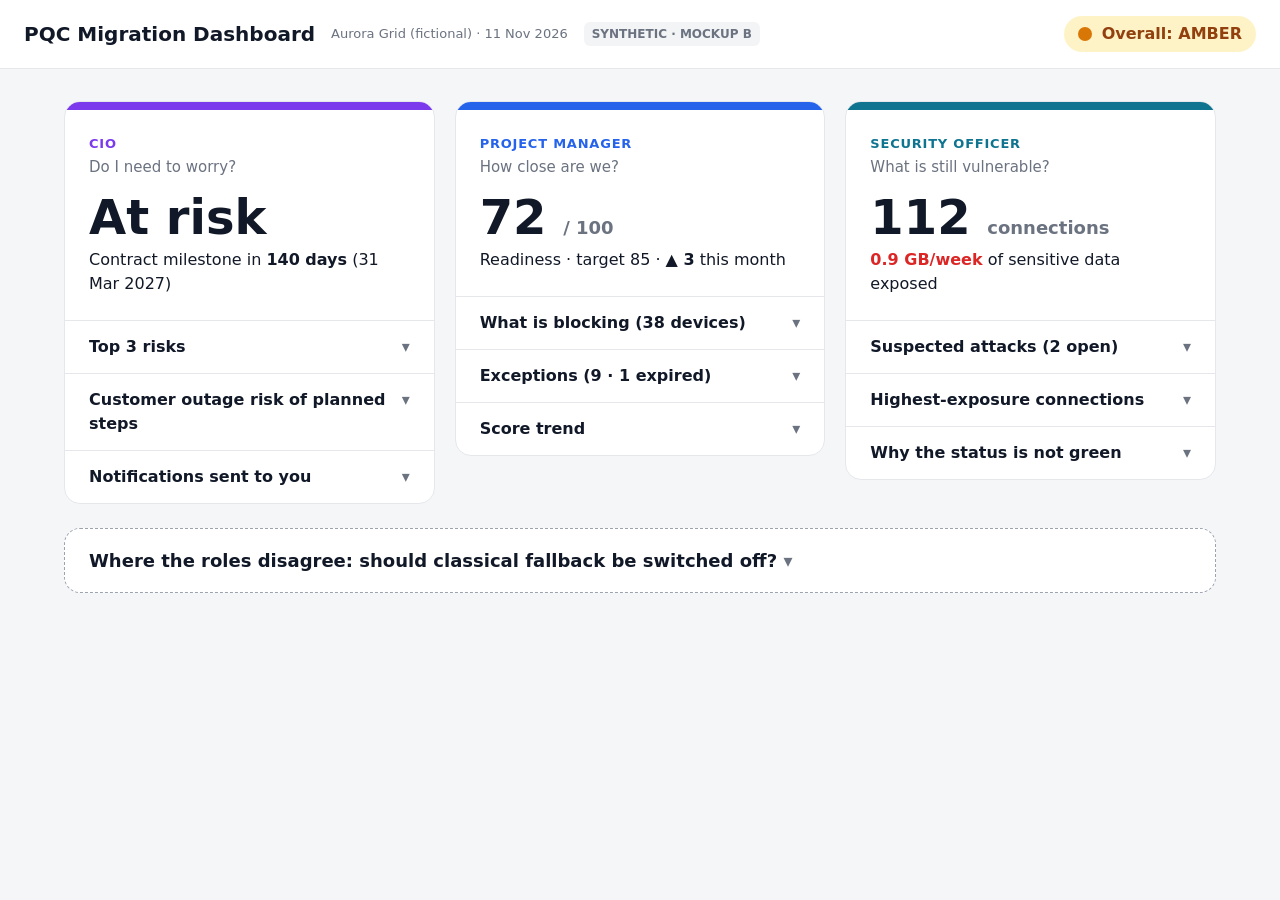
==== mockups/version-b-three-lanes.html @ f94e646b "add mockups and conversations" ====
<!doctype html>
<html lang="en">
<head>
<meta charset="utf-8">
<meta name="viewport" content="width=device-width, initial-scale=1">
<title>PQC Dashboard – Version B: Three Lanes</title>
<!--
  MOCKUP – Version B "Three Lanes" (clean, progressive disclosure)
    First screen: one column per role, each showing ONE big answer.
    Click a dropdown in a column to reveal more; dropdowns inside reveal even more.
    The fallback trade-off (where the roles disagree) is one dropdown under all lanes.
  All data is SYNTHETIC. Roles are used instead of names.
-->
<style>
  :root {
    --cio: #7c3aed; --pm: #2563eb; --sec: #0e7490;
    --red: #dc2626; --amber: #d97706; --green: #16a34a;
    --ink: #111827; --muted: #6b7280; --line: #e5e7eb; --bg: #f5f6f8;
  }
  * { box-sizing: border-box; }
  body { margin: 0; font: 16px/1.5 system-ui, -apple-system, "Segoe UI", Roboto, sans-serif; color: var(--ink); background: var(--bg); }
  header { display: flex; flex-wrap: wrap; align-items: center; gap: 16px; padding: 16px 24px; background: #fff; border-bottom: 1px solid var(--line); }
  header h1 { font-size: 20px; margin: 0; }
  header .meta { color: var(--muted); font-size: 13px; }
  .status { display: flex; align-items: center; gap: 10px; margin-left: auto; font-weight: 700; color: #92400e; background: #fef3c7; padding: 6px 14px; border-radius: 999px; }
  .status .dot { width: 14px; height: 14px; border-radius: 50%; background: var(--amber); }
  .synthetic { background: #f3f4f6; color: var(--muted); font-size: 12px; font-weight: 700; padding: 3px 8px; border-radius: 6px; }
  main { max-width: 1200px; margin: 0 auto; padding: 32px 24px 64px; }
  .muted { color: var(--muted); }
  .pill { font-size: 13px; font-weight: 700; padding: 2px 10px; border-radius: 999px; white-space: nowrap; }
  .pill.red { background: #fee2e2; color: var(--red); } .pill.amber { background: #fef3c7; color: #92400e; } .pill.green { background: #dcfce7; color: #166534; }

  .lanes { display: grid; grid-template-columns: repeat(3, 1fr); gap: 20px; align-items: start; }
  .lane { background: #fff; border: 1px solid var(--line); border-radius: 16px; overflow: hidden; }
  .lane .top { padding: 24px; border-top: 8px solid; }
  .lane.cio .top { border-top-color: var(--cio); } .lane.pm .top { border-top-color: var(--pm); } .lane.sec .top { border-top-color: var(--sec); }
  .role { font-size: 13px; font-weight: 700; text-transform: uppercase; letter-spacing: .06em; }
  .cio .role { color: var(--cio); } .pm .role { color: var(--pm); } .sec .role { color: var(--sec); }
  .q { color: var(--muted); font-size: 15px; margin: 2px 0 14px; }
  .big { font-size: 48px; font-weight: 800; line-height: 1.05; }
  .big small { font-size: 18px; font-weight: 600; color: var(--muted); }
  .line { font-size: 16px; margin-top: 6px; }

  /* Dropdowns (level 2) */
  details.drop { border-top: 1px solid var(--line); }
  details.drop > summary { cursor: pointer; padding: 14px 24px; font-weight: 600; display: flex; justify-content: space-between; list-style: none; }
  details.drop > summary::after { content: "▾"; color: var(--muted); }
  details.drop[open] > summary::after { content: "▴"; }
  details.drop > summary:hover { background: #f9fafb; }
  .drop .inner { padding: 0 24px 16px; }

  /* Rows (level 3) */
  details.row { border-bottom: 1px solid #f3f4f6; padding: 10px 0; }
  details.row:last-child { border-bottom: 0; }
  details.row summary { cursor: pointer; display: flex; justify-content: space-between; gap: 10px; align-items: center; list-style: none; font-size: 15px; }
  details.row summary span:first-child::before { content: "▸ "; color: var(--muted); }
  details.row[open] summary span:first-child::before { content: "▾ "; }
  details.row .body { margin: 8px 0 2px 16px; font-size: 14px; color: #374151; }
  dl { display: grid; grid-template-columns: 110px 1fr; gap: 3px 10px; margin: 0; }
  dt { color: var(--muted); } dd { margin: 0; }
  .explain { font-size: 13px; color: var(--muted); margin: 10px 0 0; }

  /* Shared trade-off */
  details.shared { margin-top: 24px; background: #fff; border: 1px dashed #9ca3af; border-radius: 16px; }
  details.shared > summary { cursor: pointer; padding: 18px 24px; font-size: 18px; font-weight: 600; list-style: none; }
  details.shared > summary::after { content: " ▾"; color: var(--muted); }
  .shared .cols { display: grid; grid-template-columns: repeat(3, 1fr); gap: 16px; padding: 0 24px; }
  .shared .cols > div { border-top: 4px solid; padding-top: 10px; }
  .shared .middle { margin: 16px 24px 24px; background: #f9fafb; border-radius: 10px; padding: 12px 16px; }

  @media (max-width: 900px) { .lanes, .shared .cols { grid-template-columns: 1fr; } }
</style>
</head>
<body>
<header>
  <h1>PQC Migration Dashboard</h1>
  <span class="meta">Aurora Grid (fictional) · 11 Nov 2026</span>
  <span class="synthetic">SYNTHETIC · MOCKUP B</span>
  <span class="status" title="Green only when: no sensitive data on fallback, no open high alert, and forecast meets contract target. Exceptions still count as exposure."><span class="dot"></span>Overall: AMBER</span>
</header>

<main>
  <section class="lanes">
    <!-- ================= CIO ================= -->
    <div class="lane cio">
      <div class="top">
        <div class="role">CIO</div>
        <div class="q">Do I need to worry?</div>
        <div class="big">At risk</div>
        <div class="line">Contract milestone in <b>140 days</b> (31 Mar 2027)</div>
      </div>
      <details class="drop"><summary>Top 3 risks</summary><div class="inner">
        <details class="row"><summary><span>Sensitive data could be decrypted later</span><span class="pill red">High</span></summary>
          <div class="body">12 older devices send control data that stays valuable for 10+ years. Decision: prioritise their replacement within the current budget.</div></details>
        <details class="row"><summary><span>Contract milestone may be missed</span><span class="pill amber">Med</span></summary>
          <div class="body">Forecast 80 vs required 85. The 15 Dec update adds ~4 points. Decision: protect that window.</div></details>
        <details class="row"><summary><span>Possible tampering on one link</span><span class="pill amber">Med</span></summary>
          <div class="body">Under investigation; security report due 13 Nov.</div></details>
      </div></details>
      <details class="drop"><summary>Customer outage risk of planned steps</summary><div class="inner">
        <details class="row"><summary><span>15 Dec · Firmware update</span><span class="pill amber">Med</span></summary>
          <div class="body">Meter portal restarts ~20 min, night window.</div></details>
        <details class="row"><summary><span>31 Dec · Switch off fallback (proposed)</span><span class="pill red">High</span></summary>
          <div class="body">Meter portal and outage map lose data.</div></details>
        <details class="row"><summary><span>Feb 2027 · 5 replacement units</span><span class="pill green">Low</span></summary>
          <div class="body">No customer impact.</div></details>
      </div></details>
      <details class="drop"><summary>Notifications sent to you</summary><div class="inner">
        <details class="row"><summary><span>10 Nov · Suspected attack</span><span class="muted">email + SMS</span></summary><div class="body">Substation gateway SG-14, high severity.</div></details>
        <details class="row"><summary><span>04 Nov · Milestone at risk</span><span class="muted">digest</span></summary><div class="body">Forecast dropped below 85.</div></details>
      </div></details>
    </div>

    <!-- ================= PROJECT MANAGER ================= -->
    <div class="lane pm">
      <div class="top">
        <div class="role">Project Manager</div>
        <div class="q">How close are we?</div>
        <div class="big">72 <small>/ 100</small></div>
        <div class="line">Readiness · target 85 · <b>▲ 3</b> this month</div>
      </div>
      <details class="drop"><summary>What is blocking (38 devices)</summary><div class="inner">
        <details class="row"><summary><span>No quantum-safe hardware</span><b>21</b></summary>
          <div class="body"><dl><dt>Unblocks</dt><dd>Q2 2028</dd><dt>Owner</dt><dd>Field operations</dd></dl></div></details>
        <details class="row"><summary><span>Firmware not yet deployed</span><b>9</b></summary>
          <div class="body"><dl><dt>Unblocks</dt><dd>15 Dec (+4 pts)</dd><dt>Owner</dt><dd>Migration team</dd></dl></div></details>
        <details class="row"><summary><span>Vendor certification</span><b>5</b></summary>
          <div class="body"><dl><dt>Unblocks</dt><dd>Feb 2027</dd><dt>Owner</dt><dd>Procurement</dd></dl></div></details>
        <details class="row"><summary><span>Unknown</span><b>3</b></summary>
          <div class="body"><dl><dt>Owner</dt><dd>Security team</dd></dl></div></details>
      </div></details>
      <details class="drop"><summary>Exceptions (9 · 1 expired)</summary><div class="inner">
        <details class="row"><summary><span>EX-04 · PLC-S-008</span><span class="pill red">Expired</span></summary>
          <div class="body"><dl><dt>Reason</dt><dd>Vendor certification</dd><dt>Owner</dt><dd>Procurement lead</dd><dt>Expired</dt><dd>01 Nov 2026</dd></dl></div></details>
        <details class="row"><summary><span>EX-01 · RTU-N-031</span><span class="pill amber">30 Nov</span></summary>
          <div class="body"><dl><dt>Reason</dt><dd>No quantum-safe hardware</dd><dt>Owner</dt><dd>Field operations lead</dd></dl></div></details>
        <details class="row"><summary><span>EX-03 · CAM-N-019</span><span class="pill amber">10 Dec</span></summary>
          <div class="body"><dl><dt>Reason</dt><dd>Waiting for firmware</dd><dt>Owner</dt><dd>Migration team lead</dd></dl></div></details>
        <p class="explain">+ 6 more, not close to expiry.</p>
      </div></details>
      <details class="drop"><summary>Score trend</summary><div class="inner">
        <svg width="100%" height="110" viewBox="0 0 300 110" aria-label="Jun 58 to Nov 72, target 85">
          <line x1="0" y1="15" x2="300" y2="15" stroke="#111827" stroke-dasharray="4 4"/>
          <polyline fill="none" stroke="#2563eb" stroke-width="3" points="0,100 60,90 120,80 180,74 240,64 300,54"/>
        </svg>
        <p class="explain">Jun 58 → Nov 72 · dashed line = target 85. Weighted by data sensitivity.</p>
      </div></details>
    </div>

    <!-- ================= SECURITY OFFICER ================= -->
    <div class="lane sec">
      <div class="top">
        <div class="role">Security Officer</div>
        <div class="q">What is still vulnerable?</div>
        <div class="big">112 <small>connections</small></div>
        <div class="line"><b style="color:var(--red)">0.9 GB/week</b> of sensitive data exposed</div>
      </div>
      <details class="drop"><summary>Suspected attacks (2 open)</summary><div class="inner">
        <details class="row"><summary><span>SG-14 ↔ scada-hub-02</span><span class="pill red">High</span></summary>
          <div class="body"><dl><dt>When</dt><dd>10 Nov 03:12</dd><dt>Negotiated</dt><dd>X25519 only</dd><dt>Normally</dt><dd>X25519MLKEM768</dd><dt>Changed</dt><dd>New hop 10.4.7.22 in path</dd></dl></div></details>
        <details class="row"><summary><span>MTR-GW-12 ↔ billing-api</span><span class="pill amber">Med</span></summary>
          <div class="body"><dl><dt>When</dt><dd>08 Nov 14:50</dd><dt>Negotiated</dt><dd>ECDHE after retries</dd><dt>Normally</dt><dd>0–1 retries/day</dd><dt>Changed</dt><dd>14 failures in 1 h</dd></dl></div></details>
      </div></details>
      <details class="drop"><summary>Highest-exposure connections</summary><div class="inner">
        <details class="row"><summary><span>MTR-GW-12</span><span class="pill red">High</span></summary>
          <div class="body"><dl><dt>Traffic</dt><dd>1.10 GB/wk</dd><dt>Data</dt><dd>Customer usage · 7 yr</dd></dl></div></details>
        <details class="row"><summary><span>RTU-N-031</span><span class="pill red">High</span></summary>
          <div class="body"><dl><dt>Traffic</dt><dd>0.41 GB/wk</dd><dt>Data</dt><dd>Control · 10+ yr</dd></dl></div></details>
        <details class="row"><summary><span>RTU-N-044</span><span class="pill red">High</span></summary>
          <div class="body"><dl><dt>Traffic</dt><dd>0.38 GB/wk</dd><dt>Data</dt><dd>Credentials · 10+ yr</dd></dl></div></details>
        <details class="row"><summary><span>SNS-W-207</span><span class="pill green">Low</span></summary>
          <div class="body"><dl><dt>Traffic</dt><dd>0.95 GB/wk</dd><dt>Data</dt><dd>Pressure · ~3 days</dd></dl></div></details>
        <p class="explain">+ 108 more. Exposure = traffic × how long data stays valuable.</p>
      </div></details>
      <details class="drop"><summary>Why the status is not green</summary><div class="inner">
        <p style="margin:0">✗ Sensitive data still on fallback<br>✗ One open high-severity alert<br>✗ Forecast below contract target</p>
        <p class="explain">Exceptions are accepted risk, not removed risk.</p>
      </div></details>
    </div>
  </section>

  <!-- ================= SHARED TRADE-OFF ================= -->
  <details class="shared">
    <summary>Where the roles disagree: should classical fallback be switched off?</summary>
    <div class="cols">
      <div style="border-color:var(--cio)"><b>CIO</b><br>No customer outages, no extra budget.<br><span class="muted">Switching off now → 2 customer services lose data.</span></div>
      <div style="border-color:var(--pm)"><b>Project Manager</b><br>Keep for legacy devices until 2028.<br><span class="muted">Switching off now → 38 devices offline, monitoring 87 %.</span></div>
      <div style="border-color:var(--sec)"><b>Security Officer</b><br>Switch off everywhere by 31 Dec.<br><span class="muted">Keeping it → 0.9 GB/week sensitive data harvestable.</span></div>
    </div>
    <div class="middle"><b>Option suggested by the data:</b> switch off only on the 12 high-sensitivity devices — removes the sensitive exposure, no customer impact, monitoring stays at 96 %.</div>
  </details>
</main>
</body>
</html>
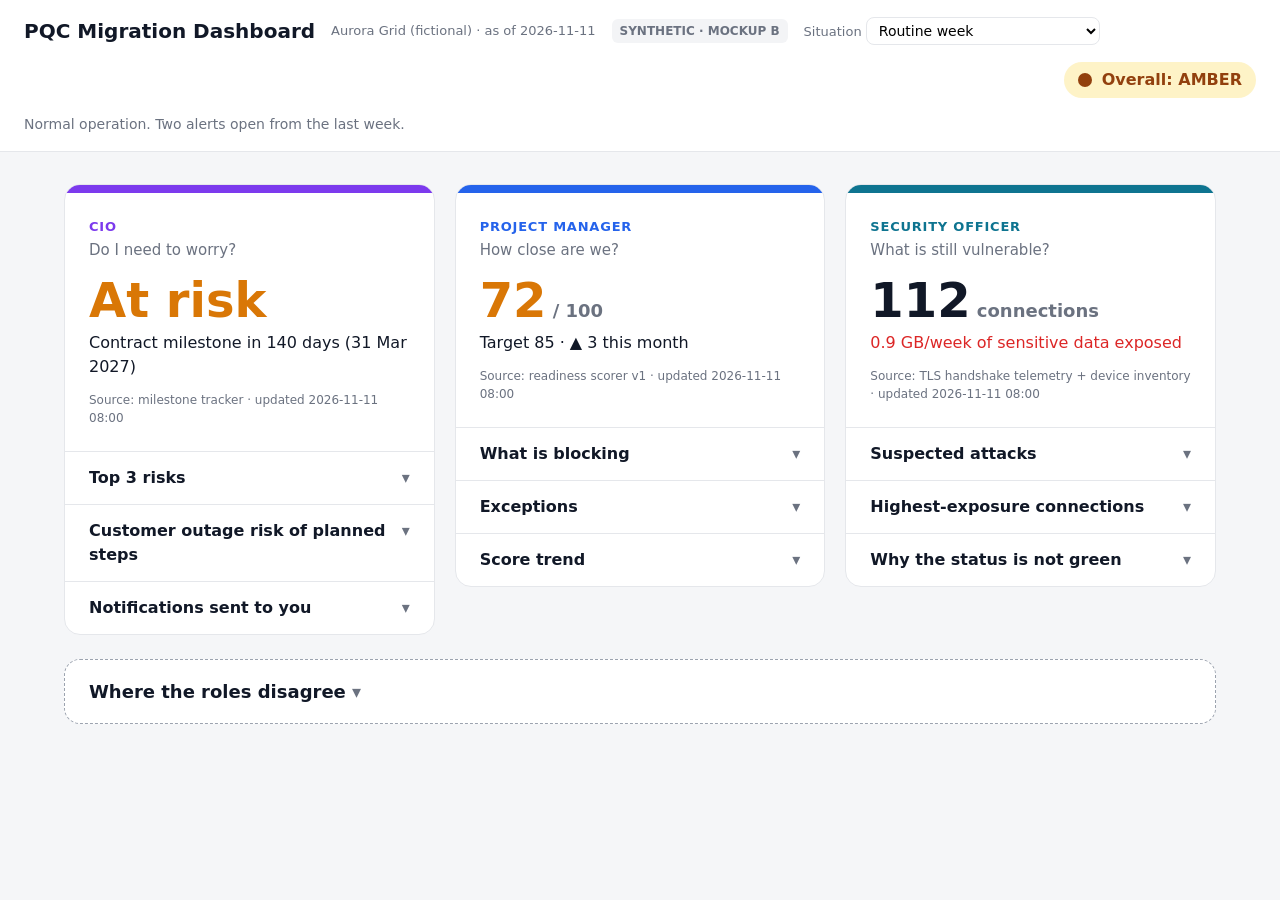
==== commit 6c7d5ca3: "make dashboard 2.0" ====
--- a/mockups/version-b-three-lanes.html
+++ b/mockups/version-b-three-lanes.html
@@ -3,17 +3,17 @@
 <head>
 <meta charset="utf-8">
 <meta name="viewport" content="width=device-width, initial-scale=1">
-<title>PQC Dashboard – Version B: Three Lanes</title>
+<title>PQC Dashboard – Version B: Three Lanes (data-driven)</title>
 <!--
-  MOCKUP – Version B "Three Lanes" (clean, progressive disclosure)
-    First screen: one column per role, each showing ONE big answer.
-    Click a dropdown in a column to reveal more; dropdowns inside reveal even more.
-    The fallback trade-off (where the roles disagree) is one dropdown under all lanes.
+  MOCKUP – Version B "Three Lanes", Sprint 2: data-driven.
+  Every number and sentence is read from pqc-data.json (single source of truth).
+  This file only holds layout and rendering code.
+  Choose a situation in the dropdown (or ?situation=attack, see pqc-data.json) to see other values.
+  Run from this folder with a local server, e.g.:  python3 -m http.server 8000
   All data is SYNTHETIC. Roles are used instead of names.
 -->
 <style>
   :root {
-    --cio: #7c3aed; --pm: #2563eb; --sec: #0e7490;
     --red: #dc2626; --amber: #d97706; --green: #16a34a;
     --ink: #111827; --muted: #6b7280; --line: #e5e7eb; --bg: #f5f6f8;
   }
@@ -22,24 +22,31 @@
   header { display: flex; flex-wrap: wrap; align-items: center; gap: 16px; padding: 16px 24px; background: #fff; border-bottom: 1px solid var(--line); }
   header h1 { font-size: 20px; margin: 0; }
   header .meta { color: var(--muted); font-size: 13px; }
-  .status { display: flex; align-items: center; gap: 10px; margin-left: auto; font-weight: 700; color: #92400e; background: #fef3c7; padding: 6px 14px; border-radius: 999px; }
-  .status .dot { width: 14px; height: 14px; border-radius: 50%; background: var(--amber); }
+  header select { font: inherit; font-size: 14px; padding: 4px 8px; border: 1px solid var(--line); border-radius: 8px; background: #fff; }
+  .status { display: flex; align-items: center; gap: 10px; margin-left: auto; font-weight: 700; padding: 6px 14px; border-radius: 999px; }
+  .status .dot { width: 14px; height: 14px; border-radius: 50%; background: currentColor; }
+  .status.amber { color: #92400e; background: #fef3c7; }
+  .status.red { color: var(--red); background: #fee2e2; }
+  .status.green { color: #166534; background: #dcfce7; }
   .synthetic { background: #f3f4f6; color: var(--muted); font-size: 12px; font-weight: 700; padding: 3px 8px; border-radius: 6px; }
+  .situation-note { width: 100%; margin: 0; color: var(--muted); font-size: 14px; }
   main { max-width: 1200px; margin: 0 auto; padding: 32px 24px 64px; }
   .muted { color: var(--muted); }
+  .error { background: #fee2e2; color: var(--red); padding: 12px 16px; border-radius: 10px; margin-bottom: 20px; }
   .pill { font-size: 13px; font-weight: 700; padding: 2px 10px; border-radius: 999px; white-space: nowrap; }
   .pill.red { background: #fee2e2; color: var(--red); } .pill.amber { background: #fef3c7; color: #92400e; } .pill.green { background: #dcfce7; color: #166534; }
 
+  .t-red { color: var(--red); } .t-amber { color: var(--amber); } .t-green { color: var(--green); }
+
   .lanes { display: grid; grid-template-columns: repeat(3, 1fr); gap: 20px; align-items: start; }
   .lane { background: #fff; border: 1px solid var(--line); border-radius: 16px; overflow: hidden; }
-  .lane .top { padding: 24px; border-top: 8px solid; }
-  .lane.cio .top { border-top-color: var(--cio); } .lane.pm .top { border-top-color: var(--pm); } .lane.sec .top { border-top-color: var(--sec); }
-  .role { font-size: 13px; font-weight: 700; text-transform: uppercase; letter-spacing: .06em; }
-  .cio .role { color: var(--cio); } .pm .role { color: var(--pm); } .sec .role { color: var(--sec); }
+  .lane .top { padding: 24px; border-top: 8px solid var(--c); }
+  .role { font-size: 13px; font-weight: 700; text-transform: uppercase; letter-spacing: .06em; color: var(--c); }
   .q { color: var(--muted); font-size: 15px; margin: 2px 0 14px; }
   .big { font-size: 48px; font-weight: 800; line-height: 1.05; }
   .big small { font-size: 18px; font-weight: 600; color: var(--muted); }
   .line { font-size: 16px; margin-top: 6px; }
+  .src { font-size: 12px; color: var(--muted); margin-top: 12px; }
 
   /* Dropdowns (level 2) */
   details.drop { border-top: 1px solid var(--line); }
@@ -53,12 +60,14 @@
   details.row { border-bottom: 1px solid #f3f4f6; padding: 10px 0; }
   details.row:last-child { border-bottom: 0; }
   details.row summary { cursor: pointer; display: flex; justify-content: space-between; gap: 10px; align-items: center; list-style: none; font-size: 15px; }
-  details.row summary span:first-child::before { content: "▸ "; color: var(--muted); }
-  details.row[open] summary span:first-child::before { content: "▾ "; }
+  details.row summary > span:first-child::before { content: "▸ "; color: var(--muted); }
+  details.row[open] summary > span:first-child::before { content: "▾ "; }
   details.row .body { margin: 8px 0 2px 16px; font-size: 14px; color: #374151; }
+  details.row .body p { margin: 0; }
   dl { display: grid; grid-template-columns: 110px 1fr; gap: 3px 10px; margin: 0; }
   dt { color: var(--muted); } dd { margin: 0; }
   .explain { font-size: 13px; color: var(--muted); margin: 10px 0 0; }
+  .check { margin: 6px 0; font-size: 15px; }
 
   /* Shared trade-off */
   details.shared { margin-top: 24px; background: #fff; border: 1px dashed #9ca3af; border-radius: 16px; }
@@ -67,128 +76,232 @@
   .shared .cols { display: grid; grid-template-columns: repeat(3, 1fr); gap: 16px; padding: 0 24px; }
   .shared .cols > div { border-top: 4px solid; padding-top: 10px; }
   .shared .middle { margin: 16px 24px 24px; background: #f9fafb; border-radius: 10px; padding: 12px 16px; }
+  .shared .question { margin: 0 24px 12px; font-weight: 600; }
 
   @media (max-width: 900px) { .lanes, .shared .cols { grid-template-columns: 1fr; } }
 </style>
 </head>
 <body>
 <header>
-  <h1>PQC Migration Dashboard</h1>
-  <span class="meta">Aurora Grid (fictional) · 11 Nov 2026</span>
+  <h1 id="title">PQC Migration Dashboard</h1>
+  <span class="meta" id="meta"></span>
   <span class="synthetic">SYNTHETIC · MOCKUP B</span>
-  <span class="status" title="Green only when: no sensitive data on fallback, no open high alert, and forecast meets contract target. Exceptions still count as exposure."><span class="dot"></span>Overall: AMBER</span>
+  <label class="meta">Situation
+    <select id="situation" aria-label="Situation"></select>
+  </label>
+  <span class="status" id="overall" title=""></span>
+  <p class="situation-note" id="situation-summary"></p>
 </header>
 
 <main>
-  <section class="lanes">
-    <!-- ================= CIO ================= -->
-    <div class="lane cio">
-      <div class="top">
-        <div class="role">CIO</div>
-        <div class="q">Do I need to worry?</div>
-        <div class="big">At risk</div>
-        <div class="line">Contract milestone in <b>140 days</b> (31 Mar 2027)</div>
-      </div>
-      <details class="drop"><summary>Top 3 risks</summary><div class="inner">
-        <details class="row"><summary><span>Sensitive data could be decrypted later</span><span class="pill red">High</span></summary>
-          <div class="body">12 older devices send control data that stays valuable for 10+ years. Decision: prioritise their replacement within the current budget.</div></details>
-        <details class="row"><summary><span>Contract milestone may be missed</span><span class="pill amber">Med</span></summary>
-          <div class="body">Forecast 80 vs required 85. The 15 Dec update adds ~4 points. Decision: protect that window.</div></details>
-        <details class="row"><summary><span>Possible tampering on one link</span><span class="pill amber">Med</span></summary>
-          <div class="body">Under investigation; security report due 13 Nov.</div></details>
-      </div></details>
-      <details class="drop"><summary>Customer outage risk of planned steps</summary><div class="inner">
-        <details class="row"><summary><span>15 Dec · Firmware update</span><span class="pill amber">Med</span></summary>
-          <div class="body">Meter portal restarts ~20 min, night window.</div></details>
-        <details class="row"><summary><span>31 Dec · Switch off fallback (proposed)</span><span class="pill red">High</span></summary>
-          <div class="body">Meter portal and outage map lose data.</div></details>
-        <details class="row"><summary><span>Feb 2027 · 5 replacement units</span><span class="pill green">Low</span></summary>
-          <div class="body">No customer impact.</div></details>
-      </div></details>
-      <details class="drop"><summary>Notifications sent to you</summary><div class="inner">
-        <details class="row"><summary><span>10 Nov · Suspected attack</span><span class="muted">email + SMS</span></summary><div class="body">Substation gateway SG-14, high severity.</div></details>
-        <details class="row"><summary><span>04 Nov · Milestone at risk</span><span class="muted">digest</span></summary><div class="body">Forecast dropped below 85.</div></details>
-      </div></details>
-    </div>
-
-    <!-- ================= PROJECT MANAGER ================= -->
-    <div class="lane pm">
-      <div class="top">
-        <div class="role">Project Manager</div>
-        <div class="q">How close are we?</div>
-        <div class="big">72 <small>/ 100</small></div>
-        <div class="line">Readiness · target 85 · <b>▲ 3</b> this month</div>
-      </div>
-      <details class="drop"><summary>What is blocking (38 devices)</summary><div class="inner">
-        <details class="row"><summary><span>No quantum-safe hardware</span><b>21</b></summary>
-          <div class="body"><dl><dt>Unblocks</dt><dd>Q2 2028</dd><dt>Owner</dt><dd>Field operations</dd></dl></div></details>
-        <details class="row"><summary><span>Firmware not yet deployed</span><b>9</b></summary>
-          <div class="body"><dl><dt>Unblocks</dt><dd>15 Dec (+4 pts)</dd><dt>Owner</dt><dd>Migration team</dd></dl></div></details>
-        <details class="row"><summary><span>Vendor certification</span><b>5</b></summary>
-          <div class="body"><dl><dt>Unblocks</dt><dd>Feb 2027</dd><dt>Owner</dt><dd>Procurement</dd></dl></div></details>
-        <details class="row"><summary><span>Unknown</span><b>3</b></summary>
-          <div class="body"><dl><dt>Owner</dt><dd>Security team</dd></dl></div></details>
-      </div></details>
-      <details class="drop"><summary>Exceptions (9 · 1 expired)</summary><div class="inner">
-        <details class="row"><summary><span>EX-04 · PLC-S-008</span><span class="pill red">Expired</span></summary>
-          <div class="body"><dl><dt>Reason</dt><dd>Vendor certification</dd><dt>Owner</dt><dd>Procurement lead</dd><dt>Expired</dt><dd>01 Nov 2026</dd></dl></div></details>
-        <details class="row"><summary><span>EX-01 · RTU-N-031</span><span class="pill amber">30 Nov</span></summary>
-          <div class="body"><dl><dt>Reason</dt><dd>No quantum-safe hardware</dd><dt>Owner</dt><dd>Field operations lead</dd></dl></div></details>
-        <details class="row"><summary><span>EX-03 · CAM-N-019</span><span class="pill amber">10 Dec</span></summary>
-          <div class="body"><dl><dt>Reason</dt><dd>Waiting for firmware</dd><dt>Owner</dt><dd>Migration team lead</dd></dl></div></details>
-        <p class="explain">+ 6 more, not close to expiry.</p>
-      </div></details>
-      <details class="drop"><summary>Score trend</summary><div class="inner">
-        <svg width="100%" height="110" viewBox="0 0 300 110" aria-label="Jun 58 to Nov 72, target 85">
-          <line x1="0" y1="15" x2="300" y2="15" stroke="#111827" stroke-dasharray="4 4"/>
-          <polyline fill="none" stroke="#2563eb" stroke-width="3" points="0,100 60,90 120,80 180,74 240,64 300,54"/>
-        </svg>
-        <p class="explain">Jun 58 → Nov 72 · dashed line = target 85. Weighted by data sensitivity.</p>
-      </div></details>
-    </div>
-
-    <!-- ================= SECURITY OFFICER ================= -->
-    <div class="lane sec">
-      <div class="top">
-        <div class="role">Security Officer</div>
-        <div class="q">What is still vulnerable?</div>
-        <div class="big">112 <small>connections</small></div>
-        <div class="line"><b style="color:var(--red)">0.9 GB/week</b> of sensitive data exposed</div>
-      </div>
-      <details class="drop"><summary>Suspected attacks (2 open)</summary><div class="inner">
-        <details class="row"><summary><span>SG-14 ↔ scada-hub-02</span><span class="pill red">High</span></summary>
-          <div class="body"><dl><dt>When</dt><dd>10 Nov 03:12</dd><dt>Negotiated</dt><dd>X25519 only</dd><dt>Normally</dt><dd>X25519MLKEM768</dd><dt>Changed</dt><dd>New hop 10.4.7.22 in path</dd></dl></div></details>
-        <details class="row"><summary><span>MTR-GW-12 ↔ billing-api</span><span class="pill amber">Med</span></summary>
-          <div class="body"><dl><dt>When</dt><dd>08 Nov 14:50</dd><dt>Negotiated</dt><dd>ECDHE after retries</dd><dt>Normally</dt><dd>0–1 retries/day</dd><dt>Changed</dt><dd>14 failures in 1 h</dd></dl></div></details>
-      </div></details>
-      <details class="drop"><summary>Highest-exposure connections</summary><div class="inner">
-        <details class="row"><summary><span>MTR-GW-12</span><span class="pill red">High</span></summary>
-          <div class="body"><dl><dt>Traffic</dt><dd>1.10 GB/wk</dd><dt>Data</dt><dd>Customer usage · 7 yr</dd></dl></div></details>
-        <details class="row"><summary><span>RTU-N-031</span><span class="pill red">High</span></summary>
-          <div class="body"><dl><dt>Traffic</dt><dd>0.41 GB/wk</dd><dt>Data</dt><dd>Control · 10+ yr</dd></dl></div></details>
-        <details class="row"><summary><span>RTU-N-044</span><span class="pill red">High</span></summary>
-          <div class="body"><dl><dt>Traffic</dt><dd>0.38 GB/wk</dd><dt>Data</dt><dd>Credentials · 10+ yr</dd></dl></div></details>
-        <details class="row"><summary><span>SNS-W-207</span><span class="pill green">Low</span></summary>
-          <div class="body"><dl><dt>Traffic</dt><dd>0.95 GB/wk</dd><dt>Data</dt><dd>Pressure · ~3 days</dd></dl></div></details>
-        <p class="explain">+ 108 more. Exposure = traffic × how long data stays valuable.</p>
-      </div></details>
-      <details class="drop"><summary>Why the status is not green</summary><div class="inner">
-        <p style="margin:0">✗ Sensitive data still on fallback<br>✗ One open high-severity alert<br>✗ Forecast below contract target</p>
-        <p class="explain">Exceptions are accepted risk, not removed risk.</p>
-      </div></details>
-    </div>
-  </section>
-
-  <!-- ================= SHARED TRADE-OFF ================= -->
+  <div id="error" class="error" hidden></div>
+  <section class="lanes" id="lanes"></section>
+
+  <!-- ================= SHARED TRADE-OFF (filled from data) ================= -->
   <details class="shared">
-    <summary>Where the roles disagree: should classical fallback be switched off?</summary>
-    <div class="cols">
-      <div style="border-color:var(--cio)"><b>CIO</b><br>No customer outages, no extra budget.<br><span class="muted">Switching off now → 2 customer services lose data.</span></div>
-      <div style="border-color:var(--pm)"><b>Project Manager</b><br>Keep for legacy devices until 2028.<br><span class="muted">Switching off now → 38 devices offline, monitoring 87 %.</span></div>
-      <div style="border-color:var(--sec)"><b>Security Officer</b><br>Switch off everywhere by 31 Dec.<br><span class="muted">Keeping it → 0.9 GB/week sensitive data harvestable.</span></div>
-    </div>
-    <div class="middle"><b>Option suggested by the data:</b> switch off only on the 12 high-sensitivity devices — removes the sensitive exposure, no customer impact, monitoring stays at 96 %.</div>
+    <summary id="decision-title"></summary>
+    <p class="question" id="decision-question"></p>
+    <div class="cols" id="decision-cols"></div>
+    <div class="middle" id="decision-suggested"></div>
   </details>
 </main>
+
+<script>
+const DATA_URL = 'pqc-data.json';
+const PILL = { high: 'red', med: 'amber', low: 'green' };
+const SITUATION_ALIASES = { attack: 'suspected_attack', firmware: 'firmware_window', deadline: 'deadline_pressure' };
+let DATA = null;
+
+const $ = (id) => document.getElementById(id);
+
+// Small helper: create an element with text (textContent, no HTML injection).
+function el(tag, cls, text) {
+  const e = document.createElement(tag);
+  if (cls) e.className = cls;
+  if (text !== undefined && text !== null) e.textContent = text;
+  return e;
+}
+
+// Situation: from ?situation=... if valid, otherwise the default in the JSON.
+function currentSituation() {
+  let s = new URLSearchParams(location.search).get('situation');
+  s = SITUATION_ALIASES[s] || s;
+  return DATA.situations.some(x => x.id === s) ? s : DATA.default_situation;
+}
+
+// Pick the value for a situation; fall back to 'default' if there is no override.
+function pickStat(name, sid) {
+  const values = DATA.stats[name].values;
+  return values[sid] || values.default;
+}
+function pickReport(name, sid) {
+  const byS = DATA.reports[name].by_situation;
+  return byS[sid] || byS.default;
+}
+
+function renderHeader(sid) {
+  const sit = DATA.situations.find(s => s.id === sid);
+  const status = pickStat('overall_status', sid);
+  $('title').textContent = DATA.layout.title;
+  $('meta').textContent = `${DATA.meta.organisation} · as of ${sit.as_of}`;
+  $('situation-summary').textContent = sit.summary;
+  const pill = $('overall');
+  pill.className = 'status ' + status.tone;
+  pill.title = DATA.meta.status_rule;
+  pill.innerHTML = '';
+  pill.appendChild(el('span', 'dot'));
+  pill.appendChild(document.createTextNode('Overall: ' + status.big));
+}
+
+function renderLane(lane, sid) {
+  const role = DATA.roles[lane.role];
+  const top = pickStat(lane.top_stat, sid);
+  const box = el('div', 'lane');
+  box.style.setProperty('--c', role.colour);
+
+  const t = el('div', 'top');
+  t.appendChild(el('div', 'role', role.label));
+  t.appendChild(el('div', 'q', role.question));
+  const big = el('div', 'big t-' + top.tone);
+  big.appendChild(document.createTextNode(top.big));
+  if (top.big_unit) big.appendChild(el('small', null, ' ' + top.big_unit));
+  t.appendChild(big);
+  t.appendChild(el('div', 'line' + (top.line_tone ? ' t-' + top.line_tone : ''), top.line));
+  t.appendChild(el('div', 'src', `Source: ${top.source} · updated ${top.updated}`));
+  box.appendChild(t);
+
+  lane.drops.forEach(d => box.appendChild(renderDrop(d, sid)));
+  return box;
+}
+
+function renderDrop(d, sid) {
+  const det = el('details', 'drop');
+  det.appendChild(el('summary', null, d.label));
+  const inner = el('div', 'inner');
+
+  if (d.type === 'report') {
+    const r = pickReport(d.source, sid);
+    if (r.summary) inner.appendChild(el('p', 'explain', r.summary));
+    r.rows.forEach(row => inner.appendChild(renderRow(row)));
+    if (r.footer) inner.appendChild(el('p', 'explain', r.footer));
+  } else if (d.type === 'checks') {
+    pickStat(d.stat, sid).forEach(c => {
+      const p = el('p', 'check t-' + (c.failing ? 'red' : 'green'), (c.failing ? '✗ ' : '✓ ') + c.text);
+      inner.appendChild(p);
+    });
+    if (d.note) inner.appendChild(el('p', 'explain', d.note));
+  } else if (d.type === 'trend') {
+    const s = pickStat(d.stat, sid);
+    const first = s.trend[0];
+    const last = s.trend[s.trend.length - 1];
+    const wrap = el('div');
+    wrap.innerHTML = trendSvg(s);
+    inner.appendChild(wrap);
+    inner.appendChild(el('p', 'explain',
+      `${first.m} ${first.v} → ${last.m} ${last.v} · dashed line = target ${s.target}` + (d.note ? ' · ' + d.note : '')));
+  }
+
+  det.appendChild(inner);
+  return det;
+}
+
+function renderRow(row) {
+  const det = el('details', 'row');
+  const sum = el('summary');
+  sum.appendChild(el('span', null, row.title));
+  if (row.level) sum.appendChild(el('span', 'pill ' + PILL[row.level], row.tag));
+  else sum.appendChild(el('b', null, row.tag || ''));
+  det.appendChild(sum);
+
+  const body = el('div', 'body');
+  if (row.details) {
+    const dl = el('dl');
+    row.details.forEach(([k, v]) => { dl.appendChild(el('dt', null, k)); dl.appendChild(el('dd', null, v)); });
+    body.appendChild(dl);
+  }
+  if (row.note) body.appendChild(el('p', null, row.note));
+  det.appendChild(body);
+  return det;
+}
+
+// Score trend as a small inline SVG. Scale is fixed at 50–90 points.
+function trendSvg(s) {
+  const W = 300, H = 110, lo = 50, hi = 90;
+  const n = s.trend.length;
+  const x = (i) => (n === 1 ? 0 : (i * W) / (n - 1));
+  const y = (v) => H - ((v - lo) / (hi - lo)) * H;
+  const pts = s.trend.map((p, i) => `${x(i)},${y(p.v)}`).join(' ');
+  const labels = s.trend.map((p, i) => {
+    const anchor = i === 0 ? 'start' : (i === n - 1 ? 'end' : 'middle');
+    return `<text x="${x(i)}" y="${H + 12}" font-size="10" text-anchor="${anchor}" fill="#6b7280">${p.m}</text>`;
+  }).join('');
+  return `<svg width="100%" height="124" viewBox="0 0 ${W} ${H + 14}" aria-label="Readiness trend, target ${s.target}">
+    <line x1="0" y1="${y(s.target)}" x2="${W}" y2="${y(s.target)}" stroke="#111827" stroke-dasharray="4 4"/>
+    <polyline fill="none" stroke="#2563eb" stroke-width="3" points="${pts}"/>
+    ${labels}</svg>`;
+}
+
+function renderDecision(sid) {
+  const cfg = DATA.layout.decision;
+  const d = pickStat(cfg.stat, sid);
+  $('decision-title').textContent = cfg.label;
+  $('decision-question').textContent = d.question;
+
+  const cols = $('decision-cols');
+  cols.innerHTML = '';
+  d.positions.forEach(p => {
+    const role = DATA.roles[p.role];
+    const c = el('div');
+    c.style.borderColor = role.colour;
+    c.appendChild(el('b', null, role.label));
+    c.appendChild(document.createElement('br'));
+    c.appendChild(document.createTextNode(p.stance));
+    c.appendChild(document.createElement('br'));
+    c.appendChild(el('span', 'muted', p.impact));
+    cols.appendChild(c);
+  });
+
+  const mid = $('decision-suggested');
+  mid.innerHTML = '';
+  mid.appendChild(el('b', null, 'Option suggested by the data: '));
+  mid.appendChild(document.createTextNode(d.suggested));
+}
+
+function render() {
+  const sid = currentSituation();
+  renderHeader(sid);
+  const lanes = $('lanes');
+  lanes.innerHTML = '';
+  DATA.layout.lanes.forEach(l => lanes.appendChild(renderLane(l, sid)));
+  renderDecision(sid);
+}
+
+async function init() {
+  try {
+    const res = await fetch(DATA_URL);
+    if (!res.ok) throw new Error('HTTP ' + res.status);
+    DATA = await res.json();
+  } catch (e) {
+    const box = $('error');
+    box.hidden = false;
+    box.textContent = 'Could not load pqc-data.json (' + e.message + '). Serve this folder with a local web server, e.g. python3 -m http.server 8000, then open http://localhost:8000/version-b-three-lanes.html';
+    return;
+  }
+
+  const sel = $('situation');
+  DATA.situations.forEach(s => { const o = el('option', null, s.label); o.value = s.id; sel.appendChild(o); });
+  sel.value = currentSituation();
+  sel.addEventListener('change', () => {
+    const u = new URL(location.href);
+    u.searchParams.set('situation', sel.value);
+    history.replaceState(null, '', u);
+    render();
+  });
+
+  render();
+}
+
+init();
+</script>
 </body>
 </html>
